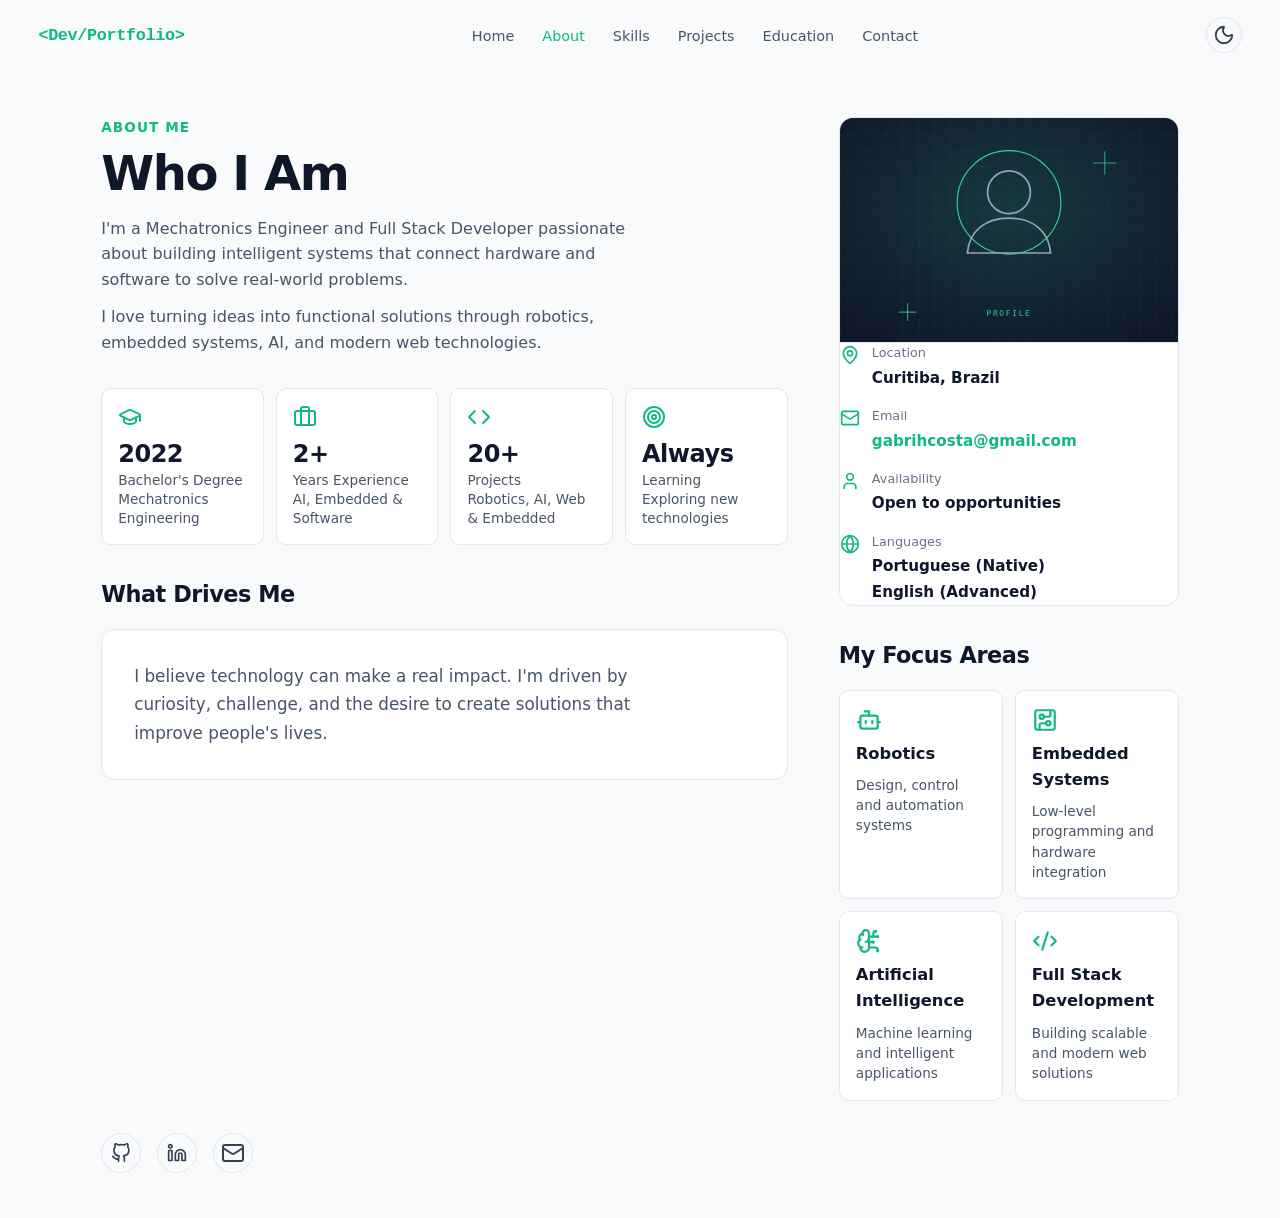
==== frontend/pages/about.html @ fd679586 "Initial Commit" ====
<!DOCTYPE html>
<html lang="en" data-theme="dark">
<head>
  <meta charset="UTF-8">
  <meta name="viewport" content="width=device-width, initial-scale=1.0">
  <title>About — Gabriel Couto</title>
  <meta name="description" content="About Gabriel Couto, Mechatronics Engineer and Full Stack Developer focused on Robotics, Embedded Systems, AI and modern web technologies.">

  <link rel="stylesheet" href="../css/tokens.css">
  <link rel="stylesheet" href="../css/global.css">
  <link rel="stylesheet" href="../css/components.css">
  <link rel="stylesheet" href="../css/animations.css">
  <link rel="stylesheet" href="../css/responsive.css">

  <script>
    (function () {
      try {
        var theme = localStorage.getItem("theme");
        if (theme !== "dark" && theme !== "light") {
          theme = window.matchMedia("(prefers-color-scheme: light)").matches ? "light" : "dark";
        }
        document.documentElement.setAttribute("data-theme", theme);
      } catch (e) {}
    })();
  </script>

  <script src="../assets/vendor/lucide.min.js" defer></script>
  <script type="module" src="../js/pages/about.js"></script>
</head>
<body>
  <main id="about" class="home-page about-page">

    <div data-header></div>

    <section class="about-section" aria-labelledby="about-title">

      <div class="about-layout">

        <div class="about-content">
          <header class="section-header">
            <p class="section-label">About Me</p>
            <h1 id="about-title" class="section-title">Who I Am</h1>
            <p class="section-description">
              I'm a Mechatronics Engineer and Full Stack Developer passionate about building
              intelligent systems that connect hardware and software to solve real-world
              problems.
            </p>
            <p class="section-description">
              I love turning ideas into functional solutions through robotics, embedded
              systems, AI, and modern web technologies.
            </p>
          </header>

          <section class="highlights" aria-label="Professional highlights">
            <div class="highlights-grid" data-highlights-grid></div>
          </section>

          <section class="drives" aria-labelledby="drives-title">
            <h2 id="drives-title" class="subheading">What Drives Me</h2>
            <blockquote class="quote-card">
              <span class="quote-card__mark" aria-hidden="true">&ldquo;</span>
              <p>
                I believe technology can make a real impact. I'm driven by curiosity,
                challenge, and the desire to create solutions that improve people's lives.
              </p>
            </blockquote>
          </section>
        </div>

        <aside class="profile-column" aria-label="Profile information">

          <div class="profile-panel">
            <img class="profile-image" src="../assets/profile.svg" alt="Gabriel Couto, Mechatronics Engineer and Full Stack Developer">

            <ul class="profile-info" role="list" data-profile-info></ul>
          </div>

          <section class="focus" aria-labelledby="focus-title">
            <h2 id="focus-title" class="subheading">My Focus Areas</h2>
            <div class="focus-grid" data-focus-grid></div>
          </section>

        </aside>

      </div>

      <div class="page-social">
        <div data-social-links></div>
      </div>

    </section>

    <div data-back-to-top></div>

  </main>
</body>
</html>
---- frontend/css/tokens.css ----
:root {
  --font-sans: "Inter", system-ui, -apple-system, "Segoe UI", Roboto, sans-serif;
  --font-mono: "JetBrains Mono", "Fira Code", ui-monospace, SFMono-Regular, Menlo, monospace;

  --color-bg: #0f172a;
  --color-bg-secondary: #111827;
  --color-card: #111827;
  --color-elevated: #162033;
  --color-text: #f8fafc;
  --color-text-secondary: #94a3b8;
  --color-text-subtle: #64748b;
  --color-accent: #34d399;
  --color-accent-hover: #10b981;
  --color-border: #1e293b;
  --color-icon: #cbd5e1;

  --radius-sm: 6px;
  --radius-md: 10px;
  --radius-lg: 14px;
  --radius-pill: 999px;

  --space-1: 0.25rem;
  --space-2: 0.5rem;
  --space-3: 0.75rem;
  --space-4: 1rem;
  --space-6: 1.5rem;
  --space-8: 2rem;
  --space-12: 3rem;

  --container-max: 1440px;
  --header-height: 72px;

  --transition-fast: 150ms ease;
  --transition-base: 250ms ease;

  --shadow-glow: 0 0 20px rgba(52, 211, 153, 0.25);
}

[data-theme="light"] {
  --color-bg: #f8fafc;
  --color-bg-secondary: #f1f5f9;
  --color-card: #ffffff;
  --color-elevated: #ffffff;
  --color-text: #0f172a;
  --color-text-secondary: #475569;
  --color-text-subtle: #64748b;
  --color-accent: #10b981;
  --color-accent-hover: #059669;
  --color-border: #e2e8f0;
  --color-icon: #334155;

  --shadow-glow: 0 0 20px rgba(16, 185, 129, 0.2);
}
---- frontend/css/global.css ----
*,
*::before,
*::after {
  box-sizing: border-box;
}

* {
  margin: 0;
}

html {
  scroll-behavior: smooth;
}

body {
  font-family: var(--font-sans);
  background: var(--color-bg);
  color: var(--color-text);
  line-height: 1.6;
  overflow-x: hidden;
  -webkit-font-smoothing: antialiased;
  text-rendering: optimizeLegibility;
}

img,
svg {
  display: block;
  max-width: 100%;
}

a {
  color: inherit;
  text-decoration: none;
}

button {
  font: inherit;
  color: inherit;
  background: none;
  border: none;
  cursor: pointer;
}

ul[role="list"] {
  list-style: none;
  padding: 0;
  margin: 0;
}

::selection {
  background: var(--color-accent);
  color: var(--color-bg);
}

:focus-visible {
  outline: 2px solid var(--color-accent);
  outline-offset: 3px;
  border-radius: 2px;
}

@media (prefers-reduced-motion: reduce) {
  html {
    scroll-behavior: auto;
  }

  *,
  *::before,
  *::after {
    animation-duration: 0.01ms !important;
    animation-iteration-count: 1 !important;
    transition-duration: 0.01ms !important;
  }
}
---- frontend/css/components.css ----
.home-page {
  max-width: var(--container-max);
  margin-inline: auto;
  min-height: 100vh;
  position: relative;
  background: var(--color-bg);
}

.site-header {
  position: sticky;
  top: 0;
  z-index: 50;
  display: flex;
  align-items: center;
  justify-content: space-between;
  gap: var(--space-6);
  height: var(--header-height);
  padding-inline: clamp(1.25rem, 3vw, 2.5rem);
  background: color-mix(in srgb, var(--color-bg) 85%, transparent);
  backdrop-filter: blur(10px);
  -webkit-backdrop-filter: blur(10px);
}

.logo {
  font-family: var(--font-mono);
  font-weight: 700;
  font-size: 1.05rem;
  letter-spacing: -0.02em;
  color: var(--color-accent);
  white-space: nowrap;
}

.logo:hover {
  color: var(--color-accent-hover);
}

.nav__list {
  display: flex;
  align-items: center;
  gap: clamp(1rem, 2.5vw, 1.75rem);
}

.nav__link {
  font-size: 0.9rem;
  font-weight: 500;
  color: var(--color-text-secondary);
  transition: color var(--transition-fast);
}

.nav__link:hover {
  color: var(--color-accent);
}

.nav__link.is-active {
  color: var(--color-accent);
}

.theme-toggle {
  display: inline-flex;
  align-items: center;
  justify-content: center;
  width: 36px;
  height: 36px;
  border-radius: var(--radius-pill);
  border: 1px solid var(--color-border);
  color: var(--color-icon);
  transition: color var(--transition-fast), border-color var(--transition-fast);
}

.theme-toggle:hover {
  color: var(--color-accent);
  border-color: var(--color-accent);
}

.theme-toggle [data-lucide="moon"] {
  display: none;
}

[data-theme="light"] .theme-toggle [data-lucide="sun"] {
  display: none;
}

[data-theme="light"] .theme-toggle [data-lucide="moon"] {
  display: block;
}

.nav-toggle {
  display: none;
  width: 36px;
  height: 36px;
  align-items: center;
  justify-content: center;
  border-radius: var(--radius-pill);
  border: 1px solid var(--color-border);
  color: var(--color-icon);
  transition: color var(--transition-fast), border-color var(--transition-fast);
}

.nav-toggle:hover {
  color: var(--color-accent);
  border-color: var(--color-accent);
}

.hero {
  display: grid;
  grid-template-columns: 45fr 55fr;
  align-items: center;
  gap: clamp(2rem, 5vw, 4rem);
  min-height: calc(100vh - var(--header-height));
  padding: clamp(2.5rem, 6vh, 5rem) clamp(1.5rem, 4vw, 3.5rem);
}

.hero__greeting {
  color: var(--color-accent);
  font-size: 1rem;
  font-weight: 600;
  margin-bottom: var(--space-2);
}

.hero__title {
  font-size: clamp(2.6rem, 7vw, 4.5rem);
  font-weight: 800;
  letter-spacing: -0.03em;
  line-height: 1.05;
  color: var(--color-text);
}

.hero__subtitle {
  margin-top: var(--space-4);
  font-size: clamp(1rem, 2vw, 1.2rem);
  font-weight: 500;
  color: var(--color-text-secondary);
}

.hero__description {
  margin-top: var(--space-6);
  max-width: 34rem;
  font-size: 1.02rem;
  color: var(--color-text-secondary);
}

.hero__actions {
  display: flex;
  flex-wrap: wrap;
  gap: var(--space-4);
  margin-top: var(--space-8);
}

.btn {
  display: inline-flex;
  align-items: center;
  justify-content: center;
  gap: var(--space-2);
  padding: 0.8rem 1.6rem;
  border-radius: var(--radius-md);
  font-weight: 600;
  font-size: 0.95rem;
  transition: transform var(--transition-fast), box-shadow var(--transition-fast),
    background var(--transition-fast), border-color var(--transition-fast),
    color var(--transition-fast);
}

.btn--primary {
  background: var(--color-accent);
  color: #0f172a;
}

.btn--primary:hover {
  background: var(--color-accent-hover);
  transform: translateY(-2px);
  box-shadow: var(--shadow-glow);
}

.btn--secondary {
  background: transparent;
  color: var(--color-text);
  border: 1px solid var(--color-border);
}

.btn--secondary:hover {
  border-color: var(--color-accent);
  color: var(--color-accent);
  transform: translateY(-2px);
}

.social-links {
  display: flex;
  align-items: center;
  gap: var(--space-4);
  margin-top: var(--space-8);
}

.social-links__item {
  display: inline-flex;
  align-items: center;
  justify-content: center;
  width: 40px;
  height: 40px;
  border-radius: var(--radius-pill);
  border: 1px solid var(--color-border);
  color: var(--color-icon);
  transition: color var(--transition-fast), border-color var(--transition-fast),
    transform var(--transition-fast);
}

.social-links__item:hover {
  color: var(--color-accent);
  border-color: var(--color-accent);
  transform: translateY(-2px);
}

.hero__visualization {
  position: relative;
  min-height: 440px;
  display: grid;
  place-items: center;
}

.hero__visualization::before {
  content: "";
  position: absolute;
  inset: 4% 6%;
  background:
    radial-gradient(circle, rgba(52, 211, 153, 0.13), transparent 55%),
    repeating-radial-gradient(
      circle at 50% 50%,
      transparent 0 58px,
      rgba(148, 163, 184, 0.08) 58px 59px
    ),
    radial-gradient(circle at 50% 50%, transparent 0 170px, rgba(148, 163, 184, 0.06) 170px 171px);
  border-radius: 50%;
  pointer-events: none;
}

.robotic-arm {
  position: relative;
  width: min(340px, 78%);
  color: var(--color-icon);
}

.robotic-arm .accent {
  stroke: var(--color-accent);
}

.tech-tag {
  position: absolute;
  display: inline-flex;
  align-items: center;
  gap: var(--space-2);
  padding: 0.5rem 0.85rem;
  background: color-mix(in srgb, var(--color-card) 70%, transparent);
  border: 1px solid var(--color-border);
  border-radius: var(--radius-sm);
  color: var(--color-text-secondary);
  font-size: 0.8rem;
  font-weight: 500;
  backdrop-filter: blur(6px);
  -webkit-backdrop-filter: blur(6px);
  white-space: nowrap;
}

.tech-tag__indicator {
  width: 7px;
  height: 7px;
  flex: 0 0 auto;
  border-radius: 50%;
  background: var(--color-accent);
  box-shadow: 0 0 8px var(--color-accent);
}

.tech-tag--ai {
  top: 14%;
  right: 6%;
}

.tech-tag--robotics {
  right: 0%;
  bottom: 34%;
}

.tech-tag--embedded {
  left: 0%;
  top: 40%;
}

.tech-tag--web {
  left: 4%;
  bottom: 12%;
}

.section-placeholder {
  min-height: 40vh;
  display: grid;
  place-items: center;
  padding: var(--space-12) var(--space-6);
  border-top: 1px solid var(--color-border);
  text-align: center;
  color: var(--color-text-subtle);
}

.section-placeholder h2 {
  font-size: 1.5rem;
  font-weight: 700;
  color: var(--color-text);
  margin-bottom: var(--space-2);
}

.section-placeholder p {
  max-width: 28rem;
}

.back-to-top {
  position: fixed;
  right: 2rem;
  bottom: 2rem;
  z-index: 60;
  width: 46px;
  height: 46px;
  display: grid;
  place-items: center;
  border-radius: 50%;
  background: var(--color-accent);
  color: #0f172a;
  box-shadow: var(--shadow-glow);
  opacity: 0;
  visibility: hidden;
  transform: translateY(10px);
  transition: opacity var(--transition-base), visibility var(--transition-base),
    transform var(--transition-base), background var(--transition-fast);
}

.back-to-top:hover {
  background: var(--color-accent-hover);
  transform: translateY(-2px);
}

.back-to-top.is-visible {
  opacity: 1;
  visibility: visible;
  transform: none;
}

.reveal {
  opacity: 0;
  transform: translateY(18px);
  transition: opacity 0.6s ease, transform 0.6s ease;
}

.reveal.is-revealed {
  opacity: 1;
  transform: none;
}

.section-placeholder,
.page-section {
  scroll-margin-top: calc(var(--header-height) + 4px);
}

.skills-page {
  display: flex;
  flex-direction: column;
}

.page-section {
  flex: 1;
  width: 100%;
  max-width: 1100px;
  margin-inline: auto;
  padding: clamp(1.5rem, 4vh, 3rem) clamp(1.5rem, 4vw, 3.5rem);
  display: flex;
  flex-direction: column;
  justify-content: center;
}

.section-label {
  color: var(--color-accent);
  font-size: 0.85rem;
  font-weight: 600;
  letter-spacing: 0.08em;
  text-transform: uppercase;
}

.section-title {
  margin-top: var(--space-2);
  font-size: clamp(2.2rem, 5vw, 3rem);
  font-weight: 800;
  letter-spacing: -0.03em;
  line-height: 1.1;
  color: var(--color-text);
}

.section-description {
  margin-top: var(--space-4);
  max-width: 34rem;
  color: var(--color-text-secondary);
}

.skills-grid {
  display: grid;
  grid-template-columns: repeat(2, minmax(0, 1fr));
  gap: var(--space-4);
  margin-top: var(--space-8);
}

.skill-card {
  display: flex;
  align-items: center;
  gap: var(--space-4);
  padding: var(--space-6);
  background: var(--color-card);
  border: 1px solid var(--color-border);
  border-radius: var(--radius-lg);
  transition: transform var(--transition-base), border-color var(--transition-fast),
    box-shadow var(--transition-base);
}

.skill-card:hover {
  transform: translateY(-3px);
  border-color: color-mix(in srgb, var(--color-accent) 45%, var(--color-border));
  box-shadow: 0 8px 24px rgba(15, 23, 42, 0.18);
}

.skill-card.reveal {
  transition: opacity 0.6s ease var(--card-delay, 0ms), transform var(--transition-base),
    border-color var(--transition-fast), box-shadow var(--transition-base);
}

.skill-card__icon {
  flex: 1 1 33.333%;
  min-width: 0;
  display: grid;
  place-items: center;
  color: var(--color-accent);
  transition: color var(--transition-fast);
}

.skill-card:hover .skill-card__icon {
  color: var(--color-accent-hover);
}

.skill-card__icon .lucide {
  width: 64px;
  height: 64px;
}

.skill-card__content {
  flex: 1 1 66.666%;
  min-width: 0;
}

.skill-card__content h2 {
  font-size: 1.15rem;
  font-weight: 700;
  letter-spacing: -0.01em;
  color: var(--color-text);
}

.skill-card__list {
  margin-top: var(--space-3);
  display: grid;
  gap: var(--space-1);
}

.skill-card__list li {
  display: flex;
  align-items: baseline;
  gap: var(--space-2);
  color: var(--color-text-secondary);
  font-size: 0.9rem;
}

.skill-card__list li::before {
  content: "\2022";
  color: var(--color-accent);
  font-weight: 700;
}

.page-social {
  margin-top: var(--space-8);
}

.about-page {
  display: flex;
  flex-direction: column;
}

.about-section {
  flex: 1;
  width: 100%;
  max-width: 1180px;
  margin-inline: auto;
  padding: clamp(2rem, 5vh, 4rem) clamp(1.5rem, 4vw, 3.5rem);
}

.about-layout {
  display: grid;
  grid-template-columns: minmax(0, 1fr) 340px;
  gap: clamp(2rem, 4vw, 3.5rem);
  align-items: start;
}

.about-content {
  min-width: 0;
}

.about-content .section-description + .section-description {
  margin-top: var(--space-3);
}

.highlights {
  margin-top: var(--space-8);
}

.highlights-grid {
  display: grid;
  grid-template-columns: repeat(auto-fit, minmax(140px, 1fr));
  gap: var(--space-3);
}

.highlight-card {
  display: flex;
  flex-direction: column;
  align-items: flex-start;
  gap: var(--space-1);
  padding: var(--space-4);
  background: var(--color-card);
  border: 1px solid var(--color-border);
  border-radius: var(--radius-md);
  transition: transform var(--transition-base), border-color var(--transition-fast),
    box-shadow var(--transition-base);
}

.highlight-card:hover {
  transform: translateY(-3px);
  border-color: color-mix(in srgb, var(--color-accent) 45%, var(--color-border));
  box-shadow: 0 8px 24px rgba(15, 23, 42, 0.18);
}

.highlight-card.reveal {
  transition: opacity 0.6s ease var(--card-delay, 0ms), transform var(--transition-base),
    border-color var(--transition-fast), box-shadow var(--transition-base);
}

.highlight-card__icon {
  color: var(--color-accent);
  margin-bottom: var(--space-2);
}

.highlight-card__icon .lucide {
  width: 24px;
  height: 24px;
}

.highlight-card__value {
  font-size: 1.5rem;
  font-weight: 800;
  letter-spacing: -0.02em;
  line-height: 1.1;
  color: var(--color-text);
}

.highlight-card__label {
  font-size: 0.85rem;
  line-height: 1.4;
  color: var(--color-text-secondary);
}

.drives {
  margin-top: var(--space-8);
}

.subheading {
  font-size: 1.4rem;
  font-weight: 700;
  letter-spacing: -0.02em;
  color: var(--color-text);
  margin-bottom: var(--space-4);
}

.quote-card {
  position: relative;
  padding: var(--space-8);
  background: var(--color-card);
  border: 1px solid var(--color-border);
  border-radius: var(--radius-lg);
  overflow: hidden;
}

.quote-card__mark {
  position: absolute;
  top: -0.55em;
  left: var(--space-4);
  font-size: 5.5rem;
  font-weight: 800;
  line-height: 1;
  color: var(--color-accent);
  opacity: 0.85;
  pointer-events: none;
}

.quote-card p {
  position: relative;
  max-width: 34rem;
  font-size: 1.05rem;
  line-height: 1.7;
  color: var(--color-text-secondary);
}

.profile-column {
  min-width: 0;
  display: flex;
  flex-direction: column;
  gap: var(--space-6);
}

.profile-panel {
  background: var(--color-card);
  border: 1px solid var(--color-border);
  border-radius: var(--radius-lg);
  overflow: hidden;
}

.profile-image {
  width: 100%;
  aspect-ratio: 1.5 / 1;
  object-fit: cover;
  display: block;
  border-bottom: 1px solid var(--color-border);
}

.profile-info {
  display: grid;
  gap: var(--space-4);
  padding: var(--space-6);
}

.profile-info__item {
  display: flex;
  align-items: flex-start;
  gap: var(--space-3);
}

.profile-info__icon {
  flex: 0 0 auto;
  display: grid;
  place-items: center;
  color: var(--color-accent);
  margin-top: 2px;
}

.profile-info__icon .lucide {
  width: 20px;
  height: 20px;
}

.profile-info__content {
  display: flex;
  flex-direction: column;
  gap: 2px;
  min-width: 0;
}

.profile-info__label {
  font-size: 0.8rem;
  color: var(--color-text-subtle);
}

.profile-info__value {
  font-size: 0.95rem;
  font-weight: 600;
  color: var(--color-text);
  overflow-wrap: anywhere;
}

.profile-info__value--link {
  color: var(--color-accent);
  transition: color var(--transition-fast);
}

.profile-info__value--link:hover {
  color: var(--color-accent-hover);
}

.focus {
  margin-top: var(--space-2);
}

.focus-grid {
  display: grid;
  grid-template-columns: repeat(2, minmax(0, 1fr));
  gap: var(--space-3);
}

.focus-area {
  display: flex;
  flex-direction: column;
  align-items: flex-start;
  gap: var(--space-2);
  padding: var(--space-4);
  background: var(--color-card);
  border: 1px solid var(--color-border);
  border-radius: var(--radius-md);
  transition: transform var(--transition-base), border-color var(--transition-fast),
    box-shadow var(--transition-base);
}

.focus-area:hover {
  transform: translateY(-3px);
  border-color: color-mix(in srgb, var(--color-accent) 45%, var(--color-border));
  box-shadow: 0 8px 24px rgba(15, 23, 42, 0.18);
}

.focus-area.reveal {
  transition: opacity 0.6s ease var(--card-delay, 0ms), transform var(--transition-base),
    border-color var(--transition-fast), box-shadow var(--transition-base);
}

.focus-area__icon {
  color: var(--color-accent);
}

.focus-area__icon .lucide {
  width: 26px;
  height: 26px;
}

.focus-area h3 {
  font-size: 1.02rem;
  font-weight: 700;
  color: var(--color-text);
}

.focus-area p {
  font-size: 0.85rem;
  line-height: 1.5;
  color: var(--color-text-secondary);
}

@media (max-height: 850px) {
  .page-section {
    padding-top: 0.6rem;
    padding-bottom: 0.6rem;
  }

  .section-title {
    margin-top: var(--space-1);
    font-size: clamp(1.9rem, 4.5vw, 2.4rem);
  }

  .section-description {
    margin-top: var(--space-2);
    font-size: 0.95rem;
  }

  .skills-grid {
    margin-top: var(--space-4);
    gap: var(--space-3);
  }

  .skill-card {
    padding: 0.6rem var(--space-4);
    gap: var(--space-3);
  }

  .skill-card__icon .lucide {
    width: 44px;
    height: 44px;
  }

  .skill-card__content h2 {
    font-size: 1rem;
  }

  .skill-card__list {
    margin-top: var(--space-2);
    gap: var(--space-1);
  }

  .skill-card__list li {
    font-size: 0.85rem;
    line-height: 1.45;
  }

  .page-social {
    margin-top: var(--space-4);
  }
}

@media (max-height: 700px) {
  .section-title {
    font-size: 1.9rem;
  }

  .skills-grid {
    margin-top: var(--space-3);
    gap: var(--space-2);
  }

  .skill-card {
    padding: 0.4rem var(--space-3);
  }

  .skill-card__list li {
    font-size: 0.78rem;
  }

  .page-social {
    margin-top: var(--space-3);
  }
}
---- frontend/css/animations.css ----
@keyframes fade-up {
  from {
    opacity: 0;
    transform: translateY(16px);
  }
  to {
    opacity: 1;
    transform: none;
  }
}

@keyframes fade-in {
  from {
    opacity: 0;
  }
  to {
    opacity: 1;
  }
}

@keyframes float-y {
  0%,
  100% {
    transform: translateY(0);
  }
  50% {
    transform: translateY(-8px);
  }
}

@keyframes arm-glow {
  0%,
  100% {
    filter: drop-shadow(0 0 10px rgba(52, 211, 153, 0.22));
  }
  50% {
    filter: drop-shadow(0 0 24px rgba(52, 211, 153, 0.42));
  }
}

.hero__greeting {
  animation: fade-up 0.6s ease 0.1s both;
}

.hero__title {
  animation: fade-up 0.6s ease 0.2s both;
}

.hero__subtitle {
  animation: fade-up 0.6s ease 0.3s both;
}

.hero__description {
  animation: fade-up 0.6s ease 0.4s both;
}

.hero__actions {
  animation: fade-up 0.6s ease 0.5s both;
}

.hero__social-links {
  animation: fade-up 0.6s ease 0.6s both;
}

.hero__visualization {
  animation: fade-in 0.8s ease 0.35s both;
}

.tech-tag {
  animation: float-y 6s ease-in-out infinite;
}

.tech-tag--ai {
  animation-delay: 0s;
}

.tech-tag--robotics {
  animation-delay: 1.2s;
}

.tech-tag--embedded {
  animation-delay: 2s;
}

.tech-tag--web {
  animation-delay: 0.6s;
}

.robotic-arm {
  animation: arm-glow 5s ease-in-out infinite;
}
---- frontend/css/responsive.css ----
@media (max-width: 1024px) {
  .hero {
    gap: 2rem;
  }

  .tech-tag--embedded {
    left: 2%;
  }

  .tech-tag--web {
    left: 6%;
  }
}

@media (max-width: 900px) {
  .hero {
    grid-template-columns: 1fr;
    min-height: auto;
    padding-top: 3rem;
  }

  .hero__content {
    max-width: 36rem;
  }

  .hero__visualization {
    min-height: 380px;
    order: 2;
  }

  .hero__visualization::before {
    inset: 0 2%;
  }
}

@media (max-width: 768px) {
  .nav {
    display: none;
  }

  .nav.is-open {
    display: block;
    position: fixed;
    inset: var(--header-height) 0 0 0;
    z-index: 49;
    background: var(--color-bg-secondary);
    border-top: 1px solid var(--color-border);
    padding: var(--space-6);
  }

  .nav.is-open .nav__list {
    flex-direction: column;
    align-items: flex-start;
    gap: var(--space-6);
  }

  .nav.is-open .nav__link {
    font-size: 1.25rem;
  }

  .nav-toggle {
    display: inline-flex;
  }
}

@media (max-width: 700px) {
  .skills-grid {
    grid-template-columns: 1fr;
  }
}

@media (max-width: 560px) {
  .skill-card {
    padding: var(--space-6);
  }
}

@media (max-width: 560px) {
  .hero__actions {
    flex-direction: column;
    align-items: stretch;
  }

  .btn {
    width: 100%;
  }

  .hero__visualization {
    min-height: 320px;
  }

  .tech-tag {
    font-size: 0.72rem;
    padding: 0.4rem 0.65rem;
  }

  .tech-tag--embedded {
    top: 32%;
  }

  .tech-tag--robotics {
    bottom: 28%;
  }

  .back-to-top {
    right: 1.25rem;
    bottom: 1.25rem;
  }
}
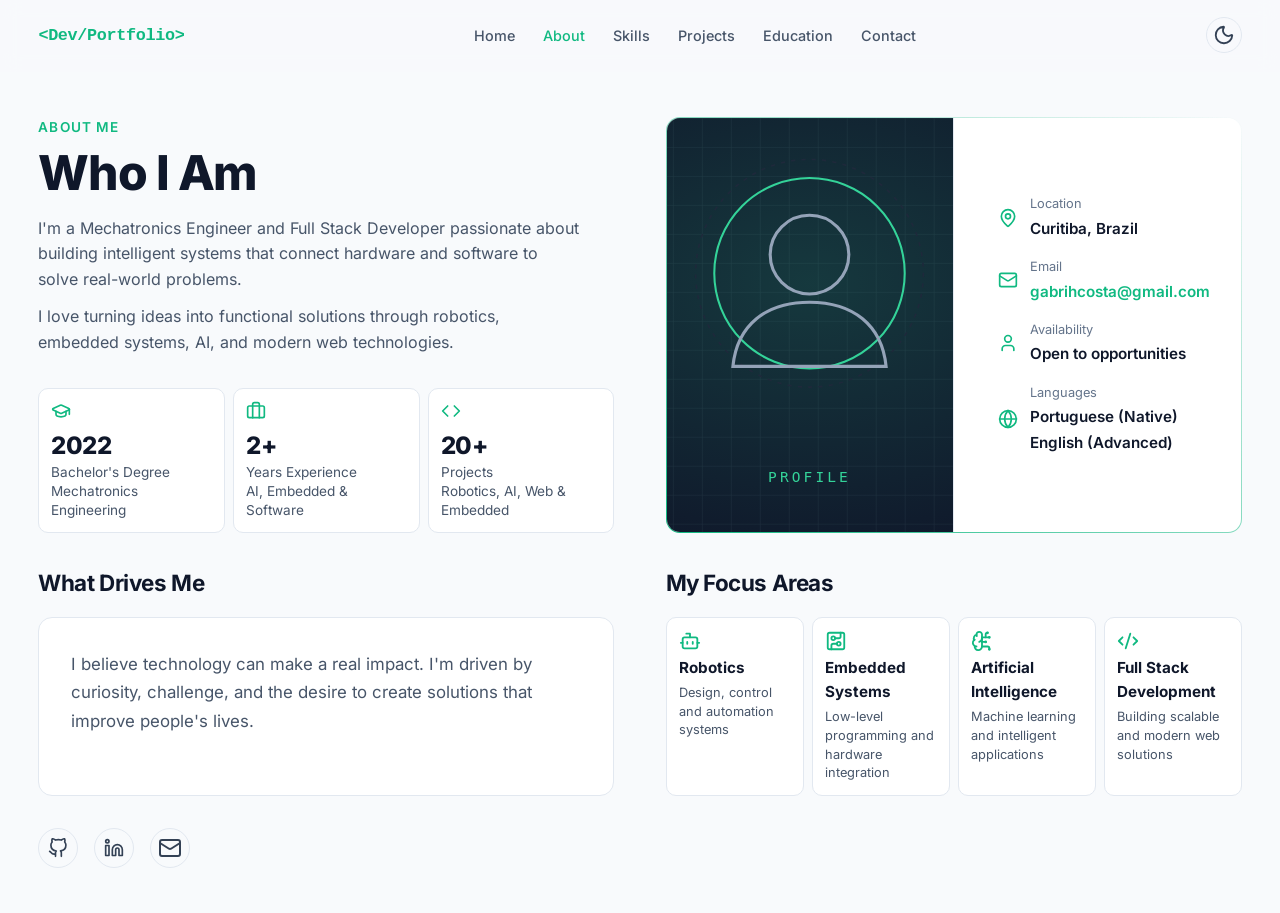
==== commit f4c3563a: "Create Skill and About Screen" ====
--- a/frontend/pages/about.html
+++ b/frontend/pages/about.html
@@ -6,6 +6,7 @@
   <title>About — Gabriel Couto</title>
   <meta name="description" content="About Gabriel Couto, Mechatronics Engineer and Full Stack Developer focused on Robotics, Embedded Systems, AI and modern web technologies.">
 
+  <link rel="stylesheet" href="../css/fonts.css">
   <link rel="stylesheet" href="../css/tokens.css">
   <link rel="stylesheet" href="../css/global.css">
   <link rel="stylesheet" href="../css/components.css">
@@ -30,7 +31,43 @@
 <body>
   <main id="about" class="home-page about-page">
 
-    <div data-header></div>
+    <header class="site-header">
+      <a href="../index.html#home" class="logo" aria-label="Back to home">&lt;Dev/Portfolio&gt;</a>
+
+      <nav class="nav" data-nav-menu id="nav-menu" aria-label="Main navigation">
+        <ul class="nav__list" role="list">
+          <li>
+            <a class="nav__link" href="../index.html#home" data-nav-link>Home</a>
+          </li>
+          <li>
+            <a class="nav__link is-active" href="#about" data-nav-link>About</a>
+          </li>
+          <li>
+            <a class="nav__link" href="../pages/skills.html#skills" data-nav-link>Skills</a>
+          </li>
+          <li>
+            <a class="nav__link" href="../index.html#projects" data-nav-link>Projects</a>
+          </li>
+          <li>
+            <a class="nav__link" href="../index.html#education" data-nav-link>Education</a>
+          </li>
+          <li>
+            <a class="nav__link" href="../index.html#contact" data-nav-link>Contact</a>
+          </li>
+        </ul>
+      </nav>
+
+      <div class="header__actions">
+        <button class="theme-toggle" type="button" data-theme-toggle aria-label="Toggle theme">
+          <i data-lucide="sun"></i>
+          <i data-lucide="moon"></i>
+        </button>
+        <button class="nav-toggle" type="button" data-nav-toggle aria-label="Open menu" aria-expanded="false" aria-controls="nav-menu">
+          <i data-lucide="menu"></i>
+          <i data-lucide="x"></i>
+        </button>
+      </div>
+    </header>
 
     <section class="about-section" aria-labelledby="about-title">
 
@@ -54,33 +91,29 @@
           <section class="highlights" aria-label="Professional highlights">
             <div class="highlights-grid" data-highlights-grid></div>
           </section>
-
-          <section class="drives" aria-labelledby="drives-title">
-            <h2 id="drives-title" class="subheading">What Drives Me</h2>
-            <blockquote class="quote-card">
-              <span class="quote-card__mark" aria-hidden="true">&ldquo;</span>
-              <p>
-                I believe technology can make a real impact. I'm driven by curiosity,
-                challenge, and the desire to create solutions that improve people's lives.
-              </p>
-            </blockquote>
-          </section>
         </div>
 
-        <aside class="profile-column" aria-label="Profile information">
+        <div class="profile-panel" aria-label="Profile information">
+          <img class="profile-image" src="../assets/profile.svg" alt="Gabriel Couto, Mechatronics Engineer and Full Stack Developer">
 
-          <div class="profile-panel">
-            <img class="profile-image" src="../assets/profile.svg" alt="Gabriel Couto, Mechatronics Engineer and Full Stack Developer">
+          <ul class="profile-info" role="list" data-profile-info></ul>
+        </div>
 
-            <ul class="profile-info" role="list" data-profile-info></ul>
-          </div>
+        <section class="drives" aria-labelledby="drives-title">
+          <h2 id="drives-title" class="subheading">What Drives Me</h2>
+          <blockquote class="quote-card">
+            <span class="quote-card__mark" aria-hidden="true">&ldquo;</span>
+            <p>
+              I believe technology can make a real impact. I'm driven by curiosity,
+              challenge, and the desire to create solutions that improve people's lives.
+            </p>
+          </blockquote>
+        </section>
 
-          <section class="focus" aria-labelledby="focus-title">
-            <h2 id="focus-title" class="subheading">My Focus Areas</h2>
-            <div class="focus-grid" data-focus-grid></div>
-          </section>
-
-        </aside>
+        <section class="focus" aria-labelledby="focus-title">
+          <h2 id="focus-title" class="subheading">My Focus Areas</h2>
+          <div class="focus-grid" data-focus-grid></div>
+        </section>
 
       </div>
 
--- a/frontend/css/fonts.css
+++ b/frontend/css/fonts.css
@@ -0,0 +1,44 @@
+@font-face {
+  font-family: "Inter";
+  font-style: normal;
+  font-weight: 400;
+  font-display: swap;
+  src: url("../assets/fonts/Inter-Variable.woff2") format("woff2");
+  unicode-range: U+0000-00FF, U+0131, U+0152-0153, U+02BB-02BC, U+02C6, U+02DA, U+02DC, U+0304, U+0308, U+0329, U+2000-206F, U+20AC, U+2122, U+2191, U+2193, U+2212, U+2215, U+FEFF, U+FFFD;
+}
+
+@font-face {
+  font-family: "Inter";
+  font-style: normal;
+  font-weight: 500;
+  font-display: swap;
+  src: url("../assets/fonts/Inter-Variable.woff2") format("woff2");
+  unicode-range: U+0000-00FF, U+0131, U+0152-0153, U+02BB-02BC, U+02C6, U+02DA, U+02DC, U+0304, U+0308, U+0329, U+2000-206F, U+20AC, U+2122, U+2191, U+2193, U+2212, U+2215, U+FEFF, U+FFFD;
+}
+
+@font-face {
+  font-family: "Inter";
+  font-style: normal;
+  font-weight: 600;
+  font-display: swap;
+  src: url("../assets/fonts/Inter-Variable.woff2") format("woff2");
+  unicode-range: U+0000-00FF, U+0131, U+0152-0153, U+02BB-02BC, U+02C6, U+02DA, U+02DC, U+0304, U+0308, U+0329, U+2000-206F, U+20AC, U+2122, U+2191, U+2193, U+2212, U+2215, U+FEFF, U+FFFD;
+}
+
+@font-face {
+  font-family: "Inter";
+  font-style: normal;
+  font-weight: 700;
+  font-display: swap;
+  src: url("../assets/fonts/Inter-Variable.woff2") format("woff2");
+  unicode-range: U+0000-00FF, U+0131, U+0152-0153, U+02BB-02BC, U+02C6, U+02DA, U+02DC, U+0304, U+0308, U+0329, U+2000-206F, U+20AC, U+2122, U+2191, U+2193, U+2212, U+2215, U+FEFF, U+FFFD;
+}
+
+@font-face {
+  font-family: "Inter";
+  font-style: normal;
+  font-weight: 800;
+  font-display: swap;
+  src: url("../assets/fonts/Inter-Variable.woff2") format("woff2");
+  unicode-range: U+0000-00FF, U+0131, U+0152-0153, U+02BB-02BC, U+02C6, U+02DA, U+02DC, U+0304, U+0308, U+0329, U+2000-206F, U+20AC, U+2122, U+2191, U+2193, U+2212, U+2215, U+FEFF, U+FFFD;
+}
--- a/frontend/css/global.css
+++ b/frontend/css/global.css
@@ -19,7 +19,6 @@
   line-height: 1.6;
   overflow-x: hidden;
   -webkit-font-smoothing: antialiased;
-  text-rendering: optimizeLegibility;
 }
 
 img,
--- a/frontend/css/components.css
+++ b/frontend/css/components.css
@@ -16,6 +16,14 @@
   gap: var(--space-6);
   height: var(--header-height);
   padding-inline: clamp(1.25rem, 3vw, 2.5rem);
+  background: color-mix(in srgb, var(--color-bg) 85%, transparent);
+}
+
+.site-header::before {
+  content: "";
+  position: absolute;
+  inset: 0;
+  z-index: -1;
   background: color-mix(in srgb, var(--color-bg) 85%, transparent);
   backdrop-filter: blur(10px);
   -webkit-backdrop-filter: blur(10px);
@@ -94,6 +102,18 @@
   border: 1px solid var(--color-border);
   color: var(--color-icon);
   transition: color var(--transition-fast), border-color var(--transition-fast);
+}
+
+.nav-toggle [data-lucide="x"] {
+  display: none;
+}
+
+.nav-toggle.is-open [data-lucide="menu"] {
+  display: none;
+}
+
+.nav-toggle.is-open [data-lucide="x"] {
+  display: block;
 }
 
 .nav-toggle:hover {
@@ -340,17 +360,6 @@
   transform: none;
 }
 
-.reveal {
-  opacity: 0;
-  transform: translateY(18px);
-  transition: opacity 0.6s ease, transform 0.6s ease;
-}
-
-.reveal.is-revealed {
-  opacity: 1;
-  transform: none;
-}
-
 .section-placeholder,
 .page-section {
   scroll-margin-top: calc(var(--header-height) + 4px);
@@ -420,11 +429,6 @@
   box-shadow: 0 8px 24px rgba(15, 23, 42, 0.18);
 }
 
-.skill-card.reveal {
-  transition: opacity 0.6s ease var(--card-delay, 0ms), transform var(--transition-base),
-    border-color var(--transition-fast), box-shadow var(--transition-base);
-}
-
 .skill-card__icon {
   flex: 1 1 33.333%;
   min-width: 0;
@@ -487,16 +491,15 @@
 .about-section {
   flex: 1;
   width: 100%;
-  max-width: 1180px;
-  margin-inline: auto;
-  padding: clamp(2rem, 5vh, 4rem) clamp(1.5rem, 4vw, 3.5rem);
+  padding: clamp(2rem, 5vh, 4rem) clamp(1.25rem, 3vw, 2.5rem);
 }
 
 .about-layout {
   display: grid;
-  grid-template-columns: minmax(0, 1fr) 340px;
-  gap: clamp(2rem, 4vw, 3.5rem);
-  align-items: start;
+  grid-template-columns: repeat(2, minmax(0, 1fr));
+  column-gap: clamp(2rem, 4vw, 3.5rem);
+  row-gap: var(--space-8);
+  align-items: stretch;
 }
 
 .about-content {
@@ -513,8 +516,8 @@
 
 .highlights-grid {
   display: grid;
-  grid-template-columns: repeat(auto-fit, minmax(140px, 1fr));
-  gap: var(--space-3);
+  grid-template-columns: repeat(3, minmax(0, 1fr));
+  gap: var(--space-2);
 }
 
 .highlight-card {
@@ -522,7 +525,7 @@
   flex-direction: column;
   align-items: flex-start;
   gap: var(--space-1);
-  padding: var(--space-4);
+  padding: var(--space-3);
   background: var(--color-card);
   border: 1px solid var(--color-border);
   border-radius: var(--radius-md);
@@ -536,19 +539,14 @@
   box-shadow: 0 8px 24px rgba(15, 23, 42, 0.18);
 }
 
-.highlight-card.reveal {
-  transition: opacity 0.6s ease var(--card-delay, 0ms), transform var(--transition-base),
-    border-color var(--transition-fast), box-shadow var(--transition-base);
-}
-
 .highlight-card__icon {
   color: var(--color-accent);
   margin-bottom: var(--space-2);
 }
 
 .highlight-card__icon .lucide {
-  width: 24px;
-  height: 24px;
+  width: 20px;
+  height: 20px;
 }
 
 .highlight-card__value {
@@ -566,7 +564,9 @@
 }
 
 .drives {
-  margin-top: var(--space-8);
+  margin-top: 0;
+  display: flex;
+  flex-direction: column;
 }
 
 .subheading {
@@ -578,6 +578,7 @@
 }
 
 .quote-card {
+  flex: 1;
   position: relative;
   padding: var(--space-8);
   background: var(--color-card);
@@ -606,37 +607,37 @@
   color: var(--color-text-secondary);
 }
 
-.profile-column {
+.profile-panel {
   min-width: 0;
-  display: flex;
-  flex-direction: column;
-  gap: var(--space-6);
-}
-
-.profile-panel {
-  background: var(--color-card);
-  border: 1px solid var(--color-border);
+  display: grid;
+  grid-template-columns: minmax(0, 1fr) 1fr;
+  border: 1px solid transparent;
   border-radius: var(--radius-lg);
+  background:
+    linear-gradient(var(--color-card), var(--color-card)) padding-box,
+    linear-gradient(to top right, var(--color-accent), transparent) border-box;
   overflow: hidden;
 }
 
 .profile-image {
   width: 100%;
-  aspect-ratio: 1.5 / 1;
+  height: 100%;
   object-fit: cover;
   display: block;
-  border-bottom: 1px solid var(--color-border);
-}
-
-.profile-info {
-  display: grid;
+  border-right: 1px solid var(--color-border);
+}
+
+ul.profile-info {
+  display: grid;
+  align-content: center;
   gap: var(--space-4);
   padding: var(--space-6);
+  padding-left: calc(var(--space-6) + 20px);
 }
 
 .profile-info__item {
   display: flex;
-  align-items: flex-start;
+  align-items: center;
   gap: var(--space-3);
 }
 
@@ -645,7 +646,6 @@
   display: grid;
   place-items: center;
   color: var(--color-accent);
-  margin-top: 2px;
 }
 
 .profile-info__icon .lucide {
@@ -682,21 +682,21 @@
 }
 
 .focus {
-  margin-top: var(--space-2);
+  margin-top: 0;
 }
 
 .focus-grid {
   display: grid;
-  grid-template-columns: repeat(2, minmax(0, 1fr));
-  gap: var(--space-3);
+  grid-template-columns: repeat(4, minmax(0, 1fr));
+  gap: var(--space-2);
 }
 
 .focus-area {
   display: flex;
   flex-direction: column;
   align-items: flex-start;
-  gap: var(--space-2);
-  padding: var(--space-4);
+  gap: var(--space-1);
+  padding: var(--space-3);
   background: var(--color-card);
   border: 1px solid var(--color-border);
   border-radius: var(--radius-md);
@@ -710,29 +710,24 @@
   box-shadow: 0 8px 24px rgba(15, 23, 42, 0.18);
 }
 
-.focus-area.reveal {
-  transition: opacity 0.6s ease var(--card-delay, 0ms), transform var(--transition-base),
-    border-color var(--transition-fast), box-shadow var(--transition-base);
-}
-
 .focus-area__icon {
   color: var(--color-accent);
 }
 
 .focus-area__icon .lucide {
-  width: 26px;
-  height: 26px;
+  width: 22px;
+  height: 22px;
 }
 
 .focus-area h3 {
-  font-size: 1.02rem;
+  font-size: 0.95rem;
   font-weight: 700;
   color: var(--color-text);
 }
 
 .focus-area p {
-  font-size: 0.85rem;
-  line-height: 1.5;
+  font-size: 0.8rem;
+  line-height: 1.45;
   color: var(--color-text-secondary);
 }
 
--- a/frontend/css/animations.css
+++ b/frontend/css/animations.css
@@ -1,23 +1,3 @@
-@keyframes fade-up {
-  from {
-    opacity: 0;
-    transform: translateY(16px);
-  }
-  to {
-    opacity: 1;
-    transform: none;
-  }
-}
-
-@keyframes fade-in {
-  from {
-    opacity: 0;
-  }
-  to {
-    opacity: 1;
-  }
-}
-
 @keyframes float-y {
   0%,
   100% {
@@ -36,34 +16,6 @@
   50% {
     filter: drop-shadow(0 0 24px rgba(52, 211, 153, 0.42));
   }
-}
-
-.hero__greeting {
-  animation: fade-up 0.6s ease 0.1s both;
-}
-
-.hero__title {
-  animation: fade-up 0.6s ease 0.2s both;
-}
-
-.hero__subtitle {
-  animation: fade-up 0.6s ease 0.3s both;
-}
-
-.hero__description {
-  animation: fade-up 0.6s ease 0.4s both;
-}
-
-.hero__actions {
-  animation: fade-up 0.6s ease 0.5s both;
-}
-
-.hero__social-links {
-  animation: fade-up 0.6s ease 0.6s both;
-}
-
-.hero__visualization {
-  animation: fade-in 0.8s ease 0.35s both;
 }
 
 .tech-tag {
--- a/frontend/css/responsive.css
+++ b/frontend/css/responsive.css
@@ -63,15 +63,46 @@
   }
 }
 
+@media (max-width: 1024px) {
+  .about-layout {
+    grid-template-columns: 1fr;
+  }
+}
+
 @media (max-width: 700px) {
   .skills-grid {
     grid-template-columns: 1fr;
+  }
+
+  .focus-grid {
+    grid-template-columns: repeat(2, 1fr);
   }
 }
 
 @media (max-width: 560px) {
   .skill-card {
     padding: var(--space-6);
+  }
+}
+
+@media (max-width: 560px) {
+  .focus-grid {
+    grid-template-columns: 1fr;
+  }
+
+  .quote-card {
+    padding: var(--space-6);
+  }
+
+  .profile-panel {
+    grid-template-columns: 1fr;
+  }
+
+  .profile-image {
+    height: auto;
+    aspect-ratio: 1.5 / 1;
+    border-right: none;
+    border-bottom: 1px solid var(--color-border);
   }
 }
 
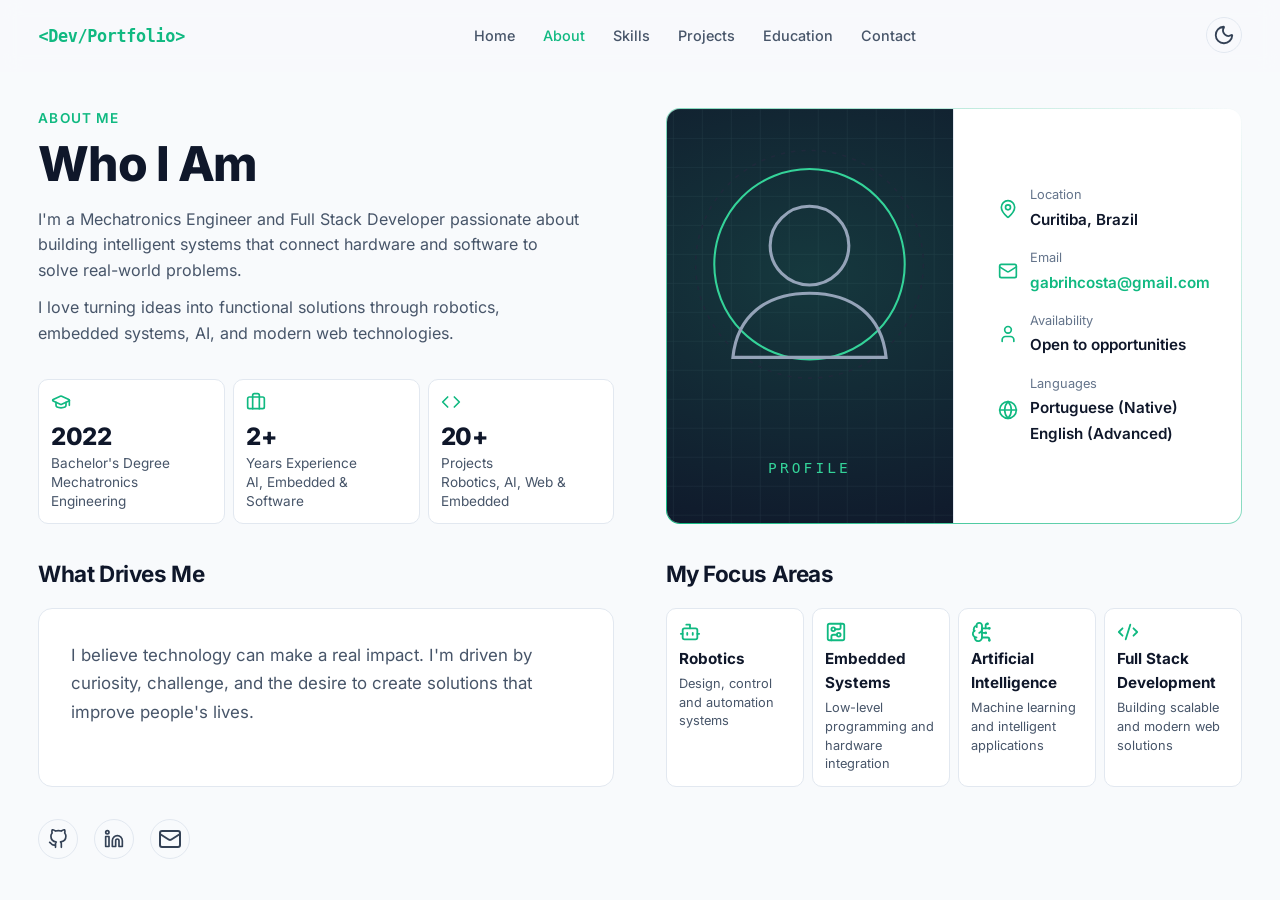
==== commit 1b21dac1: "Create Education Screen" ====
--- a/frontend/pages/about.html
+++ b/frontend/pages/about.html
@@ -49,7 +49,7 @@
             <a class="nav__link" href="../index.html#projects" data-nav-link>Projects</a>
           </li>
           <li>
-            <a class="nav__link" href="../index.html#education" data-nav-link>Education</a>
+            <a class="nav__link" href="../pages/education.html#education" data-nav-link>Education</a>
           </li>
           <li>
             <a class="nav__link" href="../index.html#contact" data-nav-link>Contact</a>
--- a/frontend/css/global.css
+++ b/frontend/css/global.css
@@ -66,6 +66,7 @@
   *::before,
   *::after {
     animation-duration: 0.01ms !important;
+    animation-delay: 0ms !important;
     animation-iteration-count: 1 !important;
     transition-duration: 0.01ms !important;
   }
--- a/frontend/css/components.css
+++ b/frontend/css/components.css
@@ -373,12 +373,9 @@
 .page-section {
   flex: 1;
   width: 100%;
-  max-width: 1100px;
-  margin-inline: auto;
-  padding: clamp(1.5rem, 4vh, 3rem) clamp(1.5rem, 4vw, 3.5rem);
+  padding: clamp(1.5rem, 4vh, 3rem) clamp(1.25rem, 3vw, 2.5rem);
   display: flex;
   flex-direction: column;
-  justify-content: center;
 }
 
 .section-label {
@@ -483,6 +480,107 @@
   margin-top: var(--space-8);
 }
 
+.education-page {
+  display: flex;
+  flex-direction: column;
+}
+
+.education-timeline {
+  margin-top: var(--space-8);
+  display: grid;
+  gap: var(--space-6);
+}
+
+.education-entry {
+  display: grid;
+  grid-template-columns: 12rem 2rem minmax(0, 1fr);
+  column-gap: var(--space-6);
+  --dot-size: 10px;
+  --dot-top: 1.9rem;
+  --dot-center: calc(var(--dot-top) + var(--dot-size) / 2);
+}
+
+.education-entry__date {
+  align-self: start;
+  margin-top: calc(var(--dot-center) - 0.76rem);
+  color: var(--color-accent);
+  font-size: 0.95rem;
+  font-weight: 600;
+  white-space: nowrap;
+}
+
+.education-entry__marker {
+  position: relative;
+  display: grid;
+  justify-items: center;
+}
+
+.education-entry__marker::before {
+  content: "";
+  position: absolute;
+  top: 0;
+  bottom: 0;
+  left: 50%;
+  width: 2px;
+  transform: translateX(-50%);
+  background: var(--color-border);
+}
+
+.education-entry__dot {
+  position: relative;
+  z-index: 1;
+  width: var(--dot-size);
+  height: var(--dot-size);
+  margin-top: var(--dot-top);
+  border-radius: 50%;
+  background: var(--color-accent);
+  box-shadow: 0 0 8px var(--color-accent);
+}
+
+.education-entry:first-child .education-entry__marker::before {
+  top: var(--dot-center);
+}
+
+.education-entry:last-child .education-entry__marker::before {
+  bottom: calc(100% - var(--dot-center));
+}
+
+.education-card {
+  min-width: 0;
+  padding: var(--space-6);
+  background: var(--color-card);
+  border: 1px solid var(--color-border);
+  border-radius: var(--radius-lg);
+  transition: transform var(--transition-base), border-color var(--transition-fast),
+    box-shadow var(--transition-base);
+}
+
+.education-card:hover {
+  transform: translateY(-2px);
+  border-color: color-mix(in srgb, var(--color-accent) 45%, var(--color-border));
+  box-shadow: 0 8px 24px rgba(15, 23, 42, 0.18);
+}
+
+.education-card h2 {
+  font-size: 1.15rem;
+  font-weight: 700;
+  letter-spacing: -0.01em;
+  color: var(--color-text);
+}
+
+.education-card__institution {
+  margin-top: var(--space-2);
+  font-size: 0.95rem;
+  font-weight: 500;
+  color: var(--color-text-secondary);
+}
+
+.education-card__description {
+  margin-top: var(--space-3);
+  font-size: 0.9rem;
+  color: var(--color-text-secondary);
+}
+
 .about-page {
   display: flex;
   flex-direction: column;
@@ -491,7 +589,7 @@
 .about-section {
   flex: 1;
   width: 100%;
-  padding: clamp(2rem, 5vh, 4rem) clamp(1.25rem, 3vw, 2.5rem);
+  padding: clamp(1.5rem, 4vh, 3rem) clamp(1.25rem, 3vw, 2.5rem);
 }
 
 .about-layout {
@@ -732,7 +830,8 @@
 }
 
 @media (max-height: 850px) {
-  .page-section {
+  .page-section,
+  .about-section {
     padding-top: 0.6rem;
     padding-bottom: 0.6rem;
   }
--- a/frontend/css/animations.css
+++ b/frontend/css/animations.css
@@ -41,3 +41,206 @@
 .robotic-arm {
   animation: arm-glow 5s ease-in-out infinite;
 }
+
+/* ===== Entrance animations ===== */
+
+@keyframes fade-up {
+  from {
+    opacity: 0;
+    transform: translateY(24px);
+  }
+  to {
+    opacity: 1;
+    transform: none;
+  }
+}
+
+@keyframes fade-in {
+  from {
+    opacity: 0;
+  }
+  to {
+    opacity: 1;
+  }
+}
+
+@keyframes scale-in {
+  from {
+    opacity: 0;
+    transform: scale(0.94);
+  }
+  to {
+    opacity: 1;
+    transform: none;
+  }
+}
+
+@keyframes fade-in-left {
+  from {
+    opacity: 0;
+    transform: translateX(-16px);
+  }
+  to {
+    opacity: 1;
+    transform: none;
+  }
+}
+
+.hero__greeting,
+.hero__title,
+.hero__subtitle,
+.hero__description,
+.hero__actions,
+.hero .social-links,
+.page-section .section-label,
+.page-section .section-title,
+.page-section .section-description,
+.about-content .section-label,
+.about-content .section-title,
+.about-content .section-description,
+.drives,
+.page-social {
+  animation-name: fade-up;
+  animation-duration: 0.65s;
+  animation-timing-function: cubic-bezier(0.22, 1, 0.36, 1);
+  animation-fill-mode: backwards;
+}
+
+.skill-card,
+.highlights-grid > *,
+.focus-grid > * {
+  animation-name: fade-up;
+  animation-duration: 0.6s;
+  animation-timing-function: cubic-bezier(0.22, 1, 0.36, 1);
+  animation-fill-mode: backwards;
+}
+
+.profile-panel,
+.hero__visualization {
+  animation-name: scale-in;
+  animation-duration: 0.8s;
+  animation-timing-function: cubic-bezier(0.22, 1, 0.36, 1);
+  animation-fill-mode: backwards;
+}
+
+.hero__greeting {
+  animation-delay: 0ms;
+}
+
+.hero__title {
+  animation-delay: 90ms;
+}
+
+.hero__subtitle {
+  animation-delay: 180ms;
+}
+
+.hero__description {
+  animation-delay: 270ms;
+}
+
+.hero__actions {
+  animation-delay: 360ms;
+}
+
+.hero .social-links {
+  animation-delay: 450ms;
+}
+
+.hero__visualization {
+  animation-delay: 150ms;
+}
+
+.page-section .section-label,
+.about-content .section-label {
+  animation-delay: 0ms;
+}
+
+.page-section .section-title,
+.about-content .section-title {
+  animation-delay: 90ms;
+}
+
+.page-section .section-description,
+.about-content .section-description {
+  animation-delay: 180ms;
+}
+
+.about-content .section-description + .section-description {
+  animation-delay: 260ms;
+}
+
+.skill-card:nth-child(1) {
+  animation-delay: 260ms;
+}
+
+.skill-card:nth-child(2) {
+  animation-delay: 340ms;
+}
+
+.skill-card:nth-child(3) {
+  animation-delay: 420ms;
+}
+
+.skill-card:nth-child(4) {
+  animation-delay: 500ms;
+}
+
+.profile-panel {
+  animation-delay: 300ms;
+}
+
+.highlights-grid > :nth-child(1) {
+  animation-delay: 340ms;
+}
+
+.highlights-grid > :nth-child(2) {
+  animation-delay: 420ms;
+}
+
+.highlights-grid > :nth-child(3) {
+  animation-delay: 500ms;
+}
+
+.drives {
+  animation-delay: 480ms;
+}
+
+.focus-grid > :nth-child(1) {
+  animation-delay: 480ms;
+}
+
+.focus-grid > :nth-child(2) {
+  animation-delay: 550ms;
+}
+
+.focus-grid > :nth-child(3) {
+  animation-delay: 620ms;
+}
+
+.focus-grid > :nth-child(4) {
+  animation-delay: 690ms;
+}
+
+.education-entry {
+  animation-name: fade-in-left;
+  animation-duration: 0.6s;
+  animation-timing-function: cubic-bezier(0.22, 1, 0.36, 1);
+  animation-fill-mode: backwards;
+}
+
+.education-entry:nth-child(1) {
+  animation-delay: 120ms;
+}
+
+.education-entry:nth-child(2) {
+  animation-delay: 220ms;
+}
+
+.education-entry:nth-child(3) {
+  animation-delay: 320ms;
+}
+
+.page-social {
+  animation-delay: 800ms;
+}
--- a/frontend/css/responsive.css
+++ b/frontend/css/responsive.css
@@ -85,6 +85,30 @@
   }
 }
 
+@media (max-width: 768px) {
+  .education-entry {
+    grid-template-columns: 2rem minmax(0, 1fr);
+    column-gap: var(--space-4);
+    --dot-top: 0.2rem;
+  }
+
+  .education-entry__date {
+    grid-column: 2;
+    grid-row: 1;
+    margin-top: 0.2rem;
+  }
+
+  .education-entry__marker {
+    grid-column: 1;
+    grid-row: 1 / span 2;
+  }
+
+  .education-card {
+    grid-column: 2;
+    grid-row: 2;
+  }
+}
+
 @media (max-width: 560px) {
   .focus-grid {
     grid-template-columns: 1fr;
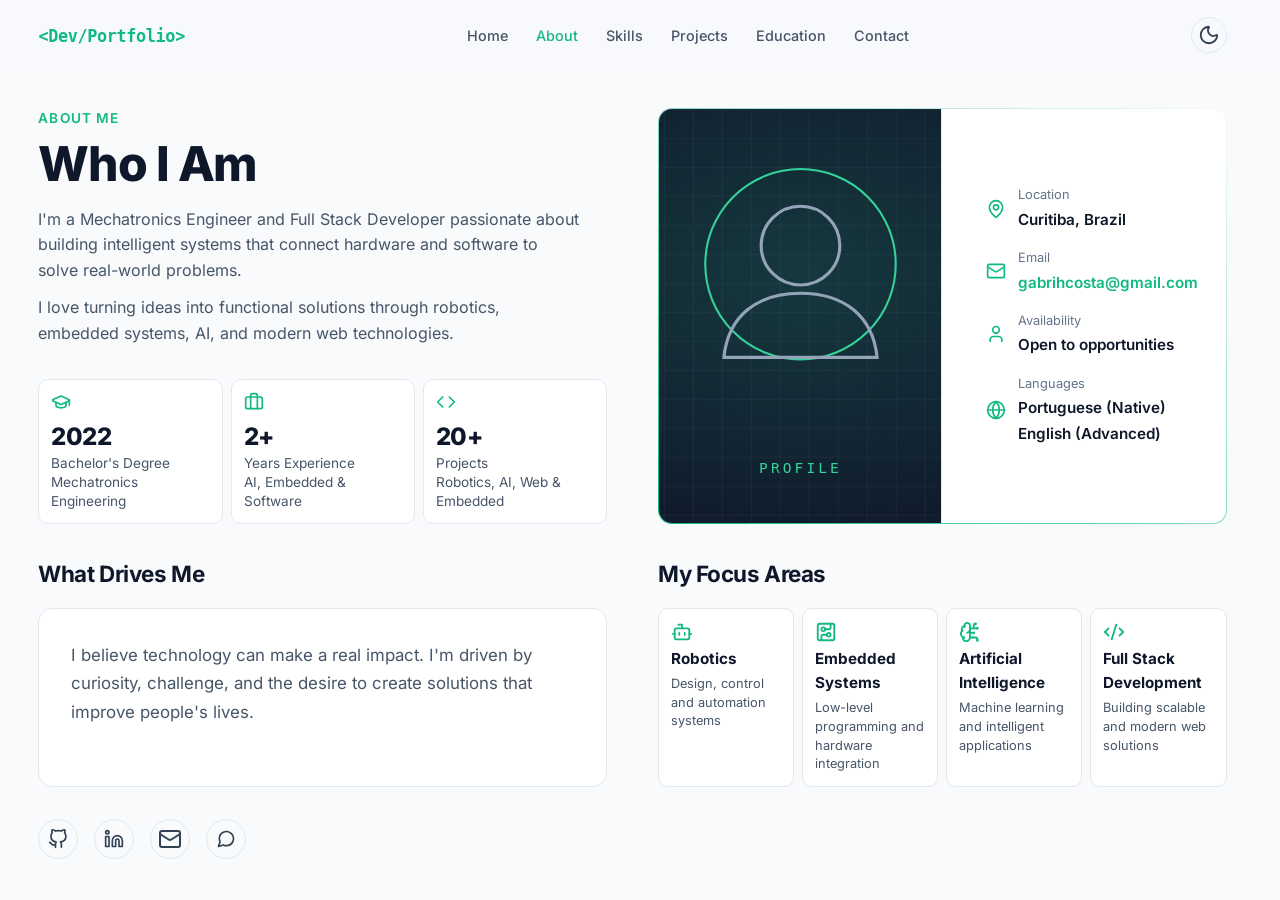
==== commit 5e2c4be7: "Adjustments on Contact Page" ====
--- a/frontend/pages/about.html
+++ b/frontend/pages/about.html
@@ -52,7 +52,7 @@
             <a class="nav__link" href="../pages/education.html#education" data-nav-link>Education</a>
           </li>
           <li>
-            <a class="nav__link" href="../index.html#contact" data-nav-link>Contact</a>
+            <a class="nav__link" href="../index.html#contact-popup" data-nav-link>Contact</a>
           </li>
         </ul>
       </nav>
--- a/frontend/css/global.css
+++ b/frontend/css/global.css
@@ -10,6 +10,7 @@
 
 html {
   scroll-behavior: smooth;
+  scrollbar-gutter: stable;
 }
 
 body {
--- a/frontend/css/components.css
+++ b/frontend/css/components.css
@@ -122,12 +122,38 @@
 }
 
 .hero {
+  position: relative;
   display: grid;
   grid-template-columns: 45fr 55fr;
   align-items: center;
   gap: clamp(2rem, 5vw, 4rem);
   min-height: calc(100vh - var(--header-height));
-  padding: clamp(2.5rem, 6vh, 5rem) clamp(1.5rem, 4vw, 3.5rem);
+  padding: clamp(2.5rem, 6vh, 5rem) clamp(1.25rem, 3vw, 2.5rem);
+}
+
+.hero__scroll {
+  position: fixed;
+  left: 50%;
+  bottom: clamp(1rem, 3vh, 2rem);
+  margin-left: -20px;
+  display: flex;
+  align-items: center;
+  justify-content: center;
+  width: 40px;
+  height: 40px;
+  color: var(--color-text-secondary);
+  animation: float-y 2.4s ease-in-out infinite;
+  transition: color var(--transition-fast), opacity var(--transition-fast);
+  z-index: 10;
+}
+
+.hero__scroll:hover {
+  color: var(--color-accent);
+}
+
+.hero__scroll[hidden] {
+  opacity: 0;
+  pointer-events: none;
 }
 
 .hero__greeting {
@@ -308,25 +334,104 @@
   bottom: 12%;
 }
 
-.section-placeholder {
-  min-height: 40vh;
-  display: grid;
-  place-items: center;
-  padding: var(--space-12) var(--space-6);
+.home-cards {
+  padding: clamp(2.5rem, 6vh, 5rem) clamp(1.25rem, 3vw, 2.5rem);
   border-top: 1px solid var(--color-border);
-  text-align: center;
+}
+
+.home-cards__header {
+  margin-bottom: var(--space-8);
+}
+
+.home-cards__header .section-title {
+  font-size: clamp(2rem, 4.5vw, 2.8rem);
+}
+
+.home-cards__grid {
+  display: grid;
+  grid-template-columns: repeat(5, minmax(0, 1fr));
+  gap: var(--space-4);
+}
+
+.home-card {
+  display: flex;
+  flex-direction: column;
+  gap: var(--space-3);
+  aspect-ratio: 1 / 1;
+  padding: var(--space-4);
+  border: 1px solid var(--color-border);
+  border-radius: var(--radius-lg);
+  background: var(--color-card);
+  transition: transform var(--transition-base), border-color var(--transition-fast),
+    box-shadow var(--transition-base);
+}
+
+.home-card:hover {
+  transform: translateY(-4px);
+  border-color: var(--color-accent);
+  box-shadow: 0 12px 32px rgba(15, 23, 42, 0.18);
+}
+
+.home-card__icon {
+  display: inline-flex;
+  align-items: center;
+  justify-content: center;
+  width: 2.5rem;
+  height: 2.5rem;
+  border: 1px solid var(--color-border);
+  border-radius: var(--radius-md);
+  color: var(--color-accent);
+  background: var(--color-card);
+}
+
+.home-card__icon svg {
+  width: 18px;
+  height: 18px;
+}
+
+.home-card__body {
+  display: flex;
+  flex-direction: column;
+  gap: var(--space-1);
+  min-width: 0;
+}
+
+.home-card__label {
+  font-size: 0.7rem;
+  font-weight: 600;
+  letter-spacing: 0.08em;
+  text-transform: uppercase;
   color: var(--color-text-subtle);
 }
 
-.section-placeholder h2 {
-  font-size: 1.5rem;
+.home-card__title {
+  font-size: 1.05rem;
   font-weight: 700;
+  letter-spacing: -0.02em;
   color: var(--color-text);
-  margin-bottom: var(--space-2);
-}
-
-.section-placeholder p {
-  max-width: 28rem;
+}
+
+.home-card__description {
+  font-size: 0.82rem;
+  line-height: 1.5;
+  color: var(--color-text-secondary);
+  display: -webkit-box;
+  -webkit-line-clamp: 3;
+  -webkit-box-orient: vertical;
+  overflow: hidden;
+}
+
+.home-card__button {
+  margin-top: auto;
+  align-self: flex-start;
+  padding: 0.55rem 1rem;
+  font-size: 0.85rem;
+}
+
+.home-cards__anchor {
+  display: block;
+  width: 0;
+  height: 0;
 }
 
 .back-to-top {
@@ -360,7 +465,8 @@
   transform: none;
 }
 
-.section-placeholder,
+.home-cards,
+.home-cards__anchor,
 .page-section {
   scroll-margin-top: calc(var(--header-height) + 4px);
 }
@@ -903,3 +1009,101 @@
   }
 }
 
+/* ── Contact popup ── */
+
+.contact-popup {
+  position: fixed;
+  inset: 0;
+  display: flex;
+  align-items: center;
+  justify-content: center;
+  z-index: 100;
+  padding: var(--space-4);
+}
+
+.contact-popup[hidden] {
+  display: none;
+}
+
+.contact-popup__backdrop {
+  position: absolute;
+  inset: 0;
+  background: rgba(15, 23, 42, 0.6);
+}
+
+.contact-popup__card {
+  position: relative;
+  width: 100%;
+  max-width: 360px;
+  border: 1px solid transparent;
+  border-radius: var(--radius-lg);
+  padding: var(--space-6) var(--space-6);
+  text-align: center;
+  box-shadow: 0 16px 48px rgba(15, 23, 42, 0.25);
+  background:
+    linear-gradient(var(--color-card), var(--color-card)) padding-box,
+    linear-gradient(to top right, var(--color-accent), transparent) border-box;
+}
+
+.contact-popup__close {
+  position: absolute;
+  top: var(--space-3);
+  right: var(--space-3);
+  display: flex;
+  align-items: center;
+  justify-content: center;
+  width: 32px;
+  height: 32px;
+  border: none;
+  border-radius: var(--radius-sm);
+  background: transparent;
+  color: var(--color-text-secondary);
+  cursor: pointer;
+  transition: color var(--transition-fast), background var(--transition-fast);
+}
+
+.contact-popup__close:hover {
+  color: var(--color-text);
+  background: var(--color-bg-secondary);
+}
+
+.contact-popup__title {
+  font-size: 1.15rem;
+  font-weight: 700;
+  color: var(--color-accent);
+  margin-bottom: var(--space-4);
+}
+
+.contact-popup__message {
+  font-size: 0.92rem;
+  color: var(--color-text-secondary);
+  line-height: 1.6;
+  margin-bottom: var(--space-6);
+}
+
+.contact-popup__channels {
+  display: flex;
+  align-items: center;
+  justify-content: center;
+  gap: var(--space-4);
+}
+
+.contact-popup__channel {
+  display: flex;
+  align-items: center;
+  justify-content: center;
+  width: 44px;
+  height: 44px;
+  border-radius: var(--radius-pill);
+  border: 1px solid var(--color-border);
+  color: var(--color-icon);
+  transition: color var(--transition-fast), border-color var(--transition-fast),
+    transform var(--transition-fast);
+}
+
+.contact-popup__channel:hover {
+  color: var(--color-accent);
+  border-color: var(--color-accent);
+  transform: translateY(-2px);
+}
+
--- a/frontend/css/animations.css
+++ b/frontend/css/animations.css
@@ -244,3 +244,42 @@
 .page-social {
   animation-delay: 800ms;
 }
+
+.home-cards.is-in-view .home-card__icon,
+.home-cards.is-in-view .home-card__body,
+.home-cards.is-in-view .home-card__button {
+  animation-name: fade-up;
+  animation-duration: 0.6s;
+  animation-timing-function: cubic-bezier(0.22, 1, 0.36, 1);
+  animation-fill-mode: backwards;
+}
+
+.home-cards.is-in-view .home-card:nth-child(1) .home-card__icon,
+.home-cards.is-in-view .home-card:nth-child(1) .home-card__body,
+.home-cards.is-in-view .home-card:nth-child(1) .home-card__button {
+  animation-delay: 0ms;
+}
+
+.home-cards.is-in-view .home-card:nth-child(2) .home-card__icon,
+.home-cards.is-in-view .home-card:nth-child(2) .home-card__body,
+.home-cards.is-in-view .home-card:nth-child(2) .home-card__button {
+  animation-delay: 80ms;
+}
+
+.home-cards.is-in-view .home-card:nth-child(3) .home-card__icon,
+.home-cards.is-in-view .home-card:nth-child(3) .home-card__body,
+.home-cards.is-in-view .home-card:nth-child(3) .home-card__button {
+  animation-delay: 160ms;
+}
+
+.home-cards.is-in-view .home-card:nth-child(4) .home-card__icon,
+.home-cards.is-in-view .home-card:nth-child(4) .home-card__body,
+.home-cards.is-in-view .home-card:nth-child(4) .home-card__button {
+  animation-delay: 240ms;
+}
+
+.home-cards.is-in-view .home-card:nth-child(5) .home-card__icon,
+.home-cards.is-in-view .home-card:nth-child(5) .home-card__body,
+.home-cards.is-in-view .home-card:nth-child(5) .home-card__button {
+  animation-delay: 320ms;
+}
--- a/frontend/css/responsive.css
+++ b/frontend/css/responsive.css
@@ -17,6 +17,15 @@
     grid-template-columns: 1fr;
     min-height: auto;
     padding-top: 3rem;
+  }
+
+  .home-cards {
+    padding-top: var(--space-12);
+    padding-bottom: var(--space-12);
+  }
+
+  .home-cards__grid {
+    grid-template-columns: repeat(3, minmax(0, 1fr));
   }
 
   .hero__content {
@@ -162,3 +171,15 @@
     bottom: 1.25rem;
   }
 }
+
+@media (max-width: 768px) {
+  .home-cards__grid {
+    grid-template-columns: repeat(2, minmax(0, 1fr));
+  }
+}
+
+@media (max-width: 560px) {
+  .home-cards__grid {
+    grid-template-columns: 1fr;
+  }
+}
